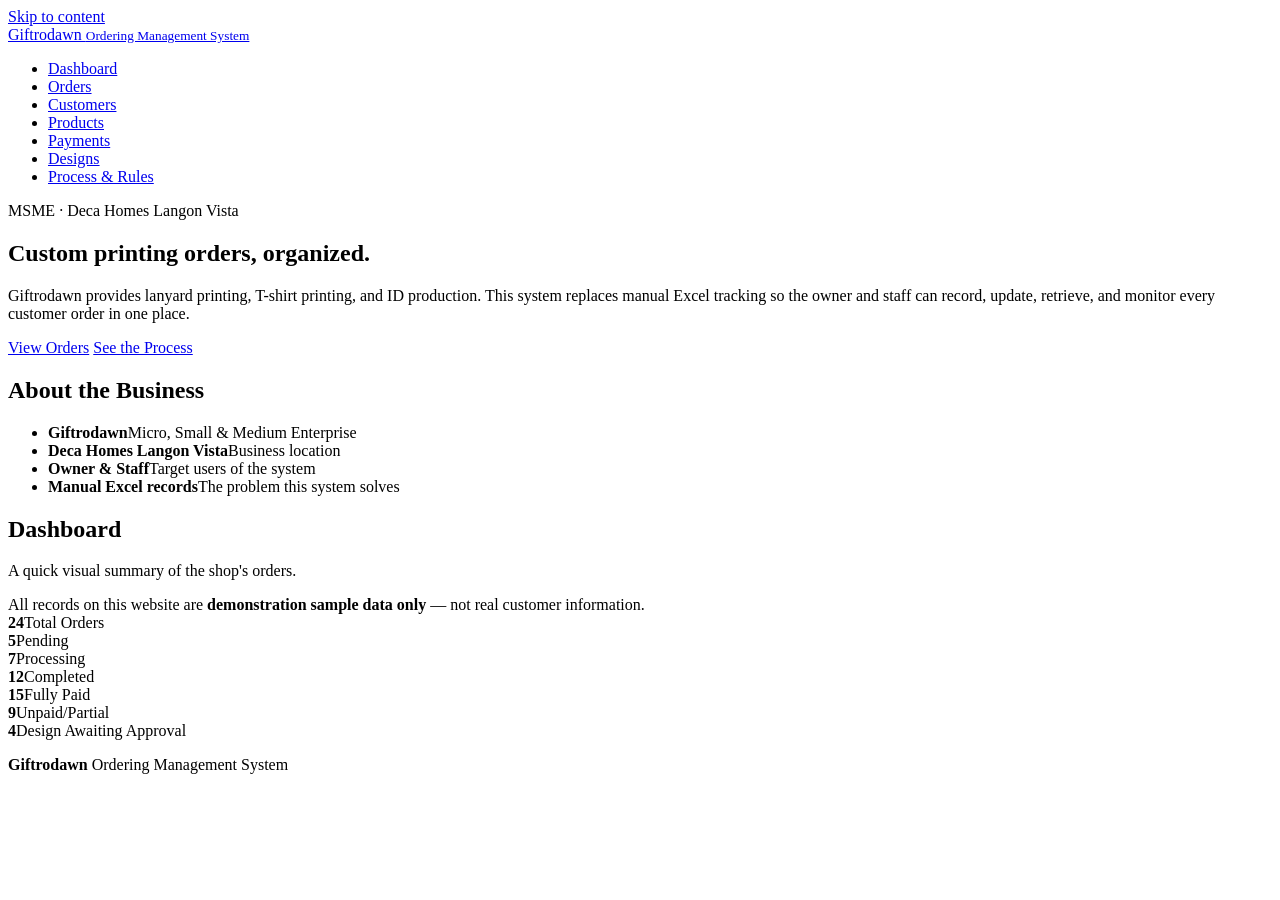
==== index.html @ a93da22d "Add order workflow and business rules Document the full order lifecycle in the process page, includi" ====
<!DOCTYPE html>
<html lang="en">
<head>
    <meta charset="UTF-8">
    <meta name="viewport" content="width=device-width, initial-scale=1.0">
    <title>Dashboard</title>

    <link rel="https://cdn.jsdelivr.net/npm/bootstrap@5.3.3/dist/css/bootstrap.min.css" rel="stylesheet">
    <link rel="https://cdn.jsdelivr.net/npm/bootstrap-icons@1.11.3/font/bootstrap-icons.min.css" rel="stylesheet">
    <link rel="stylesheet" href="styles.css">
</head>
<body>
    <a class="skip-link" href="#main">Skip to content</a>

    <header>
        <nav class="navbar site-navbar sticky-top">
            <div class="container">
                <a class="navbar-brand brand" href="index.html">
                    <span class="brand-mark"><i class="bi bi-printer-fill"></i></span>
                    <span class="brand-text">Giftrodawn <small>Ordering Management System</small></span>
                </a>
                    

                <ul class="navbar-nav flex-row flex-wrap">
                    <li class="nav-items"><a class="nav-link active" href="index.html" aria-current="page">Dashboard</a> </li>
                    <li class="nav-items"><a class="nav-link" href="orders.html">Orders</a></li>
                    <li class="nav-items"><a class="nav-link" href="customers.html">Customers</a></li>
                    <li class="nav-items"><a class="nav-link" href="products.html">Products</a></li>
                    <li class="nav-items"><a class="nav-link" href="payments.html">Payments</a></li>
                    <li class="nav-items"><a class="nav-link" href="desgins.html">Designs</a></li>
                    <li class="nav-items"><a class="nav-link" href="process.html">Process &amp; Rules</a></li>
                </ul>
            </div>
        </nav>
    </header>


    
    <section class="hero" id="top">
        <div class="container">
            <div class="hero-inner">
                <div class="hero-text">
                    <p class="eyebrow">MSME &middot; Deca Homes Langon Vista</p>
                    <h1 id="main-title">Custom printing orders, <span class="accent">organized.</span></h1>
                    <p class="hero-sub">Giftrodawn provides lanyard printing, T-shirt printing, and ID production. This system replaces manual Excel tracking so the owner and staff can record, update, retrieve, and monitor every customer order in one place.</p>
                    
                    <div class="hero-actions">
                        <a href="orders.html" class="btn btn-accent">View Orders</a>
                        <a href="process.html" class="btn btn-outline-soft">See the Process</a>
                    </div>
                </div>
                <aside class="hero-panel">
                    <h2 class="panel-title">About the Business</h2>
                    <ul class="fact-list">
                        <li><i class="bi bi-shop"></i><div><strong>Giftrodawn</strong><span>Micro, Small &amp; Medium Enterprise</span></div></li>
                        <li><i class="bi bi-geo-alt"></i><div><strong>Deca Homes Langon Vista</strong><span>Business location</span></div></li>
                        <li><i class="bi bi-people"></i><div><strong>Owner &amp; Staff</strong><span>Target users of the system</span></div></li>
                        <li><i class="bi bi-exclaimation-circle"></i><div><strong>Manual Excel records</strong><span>The problem this system solves</span></div></li>

                    </ul>
                </aside>
            </div>
        </div>
    </section>


    
    <main id="main">
        
        <section class="page-section" id="dashboard">
            <div class="container">
                <div class="section-heading">
                    <h2><i class="bi bi-speedometer2"></i> Dashboard</h2>
                    <p>A quick visual summary of the shop's orders.</p>
                </div>

                <div class="alert alert-sample" role="alert">
                    <i class="bi bi-info-circle-fill"></i>
                    All records on this website are <strong>demonstration sample data only</strong> &mdash; not real customer information.
                </div>


        
                <div class="stat-grid">
                    <article class="stat-card">
                        <span class="stat-icon tone-blue"><i class="bi bi-clipboard2-data"></i></span>
                        <div><strong class="stat-number">24</strong><span class="stat-label">Total Orders</span></div>
                    </article>
                    <article class="stat-card">
                        <span class="stat-icon tone-gray"><i class="bi bi-hourglass-split"></i></span>
                        <div><strong class="stat-number">5</strong><span class="stat-label">Pending</span></div>
                    </article>
                    <article class="stat-card">
                        <span class="stat-icon tone-amber"><i class="bi bi-gear-wide-connected"></i></span>
                        <div><strong class="stat-number">7</strong><span class="stat-label">Processing</span></div>
                    </article>
                    <article class="stat-card">
                        <span class="stat-icon tone-green"><i class="bi bi-check2-circle"></i></span>
                        <div><strong class="stat-number">12</strong><span class="stat-label">Completed</span></div>
                    </article>
                    <article class="stat-card">
                        <span class="stat-icon tone-green"><i class="bi bi-cash-coin"></i></span>
                        <div><strong class="stat-number">15</strong><span class="stat-label">Fully Paid</span></div>
                    </article>
                    <article class="stat-card">
                        <span class="stat-icon tone-red"><i class="bi bi-wallet2"></i></span>
                        <div><strong class="stat-number">9</strong><span class="stat-label">Unpaid/Partial</span></div>
                    </article>
                    <article class="stat-card">
                        <span class="stat-icon tone-purple"><i class="bi bi-palette2"></i></span>
                        <div><strong class="stat-number">4</strong><span class="stat-label">Design Awaiting Approval</span></div>
                    </article>
                </div>
            </div>
        </section>
    </main>

    <footer class="site-footer">
        <div class="container footer-inner">
            <p><i class="bi bi-printer-fill"></i> <strong>Giftrodawn</strong> Ordering Management System</p>
            <p class="footer-note"></p>
        </div>
    </footer>
</body>
</html>
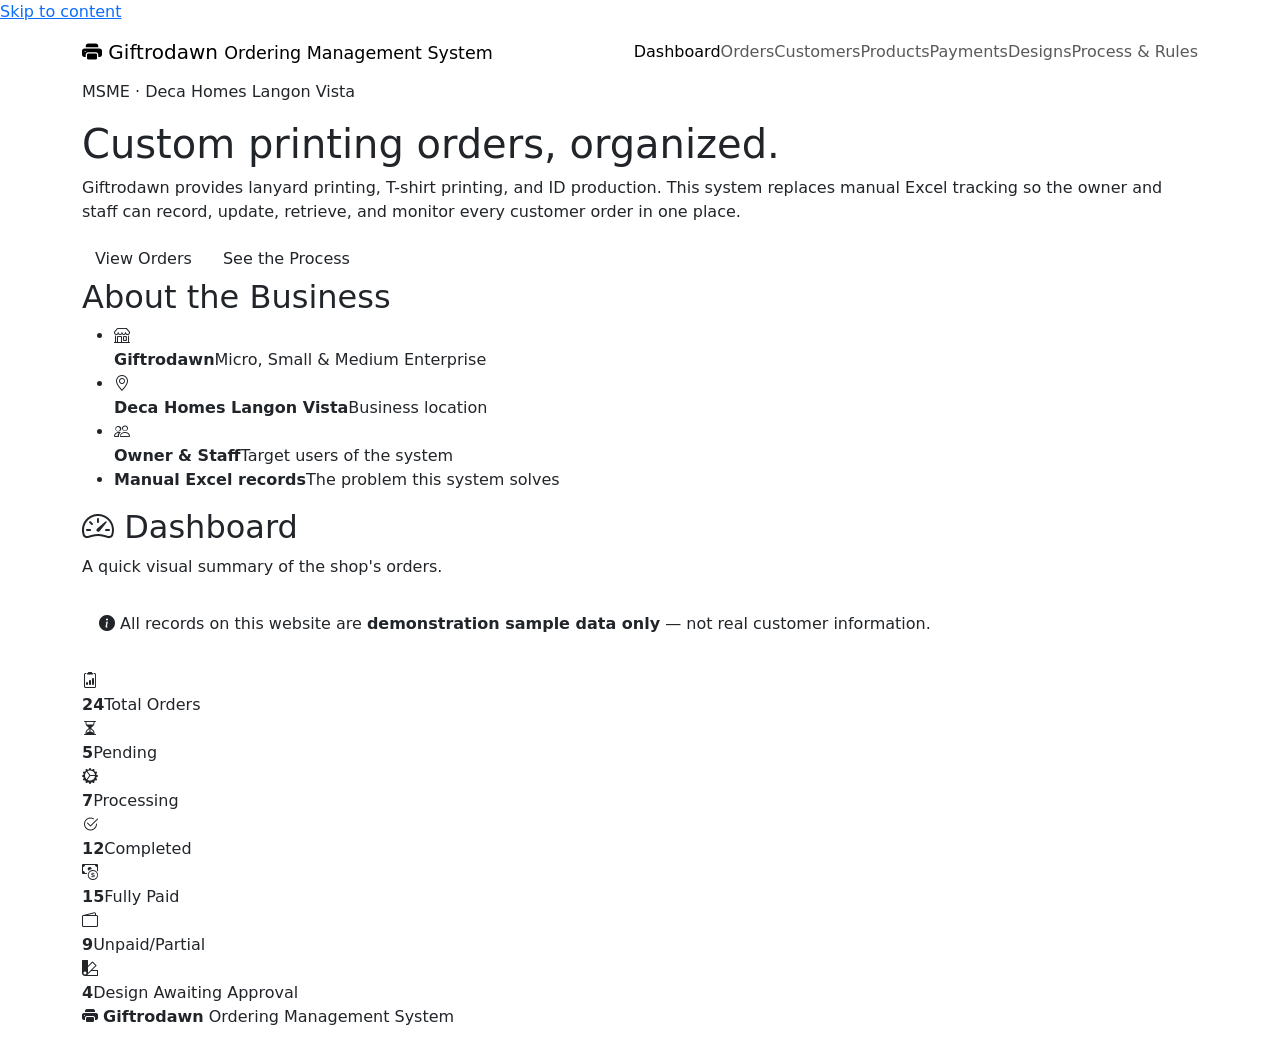
==== commit 6878f1db: "Fix Bootstrap links and rename designs page The site had a couple of broken Bootstrap asset links be" ====
--- a/index.html
+++ b/index.html
@@ -5,8 +5,8 @@
     <meta name="viewport" content="width=device-width, initial-scale=1.0">
     <title>Dashboard</title>
 
-    <link rel="https://cdn.jsdelivr.net/npm/bootstrap@5.3.3/dist/css/bootstrap.min.css" rel="stylesheet">
-    <link rel="https://cdn.jsdelivr.net/npm/bootstrap-icons@1.11.3/font/bootstrap-icons.min.css" rel="stylesheet">
+    <link href="https://cdn.jsdelivr.net/npm/bootstrap@5.3.3/dist/css/bootstrap.min.css" rel="stylesheet">
+    <link href="https://cdn.jsdelivr.net/npm/bootstrap-icons@1.11.3/font/bootstrap-icons.min.css" rel="stylesheet">
     <link rel="stylesheet" href="styles.css">
 </head>
 <body>
@@ -22,13 +22,13 @@
                     
 
                 <ul class="navbar-nav flex-row flex-wrap">
-                    <li class="nav-items"><a class="nav-link active" href="index.html" aria-current="page">Dashboard</a> </li>
-                    <li class="nav-items"><a class="nav-link" href="orders.html">Orders</a></li>
-                    <li class="nav-items"><a class="nav-link" href="customers.html">Customers</a></li>
-                    <li class="nav-items"><a class="nav-link" href="products.html">Products</a></li>
-                    <li class="nav-items"><a class="nav-link" href="payments.html">Payments</a></li>
-                    <li class="nav-items"><a class="nav-link" href="desgins.html">Designs</a></li>
-                    <li class="nav-items"><a class="nav-link" href="process.html">Process &amp; Rules</a></li>
+                    <li class="nav-item"><a class="nav-link active" href="index.html" aria-current="page">Dashboard</a> </li>
+                    <li class="nav-item"><a class="nav-link" href="orders.html">Orders</a></li>
+                    <li class="nav-item"><a class="nav-link" href="customers.html">Customers</a></li>
+                    <li class="nav-item"><a class="nav-link" href="products.html">Products</a></li>
+                    <li class="nav-item"><a class="nav-link" href="payments.html">Payments</a></li>
+                    <li class="nav-item"><a class="nav-link" href="designs.html">Designs</a></li>
+                    <li class="nav-item"><a class="nav-link" href="process.html">Process &amp; Rules</a></li>
                 </ul>
             </div>
         </nav>
@@ -66,7 +66,7 @@
 
     
     <main id="main">
-        
+
         <section class="page-section" id="dashboard">
             <div class="container">
                 <div class="section-heading">
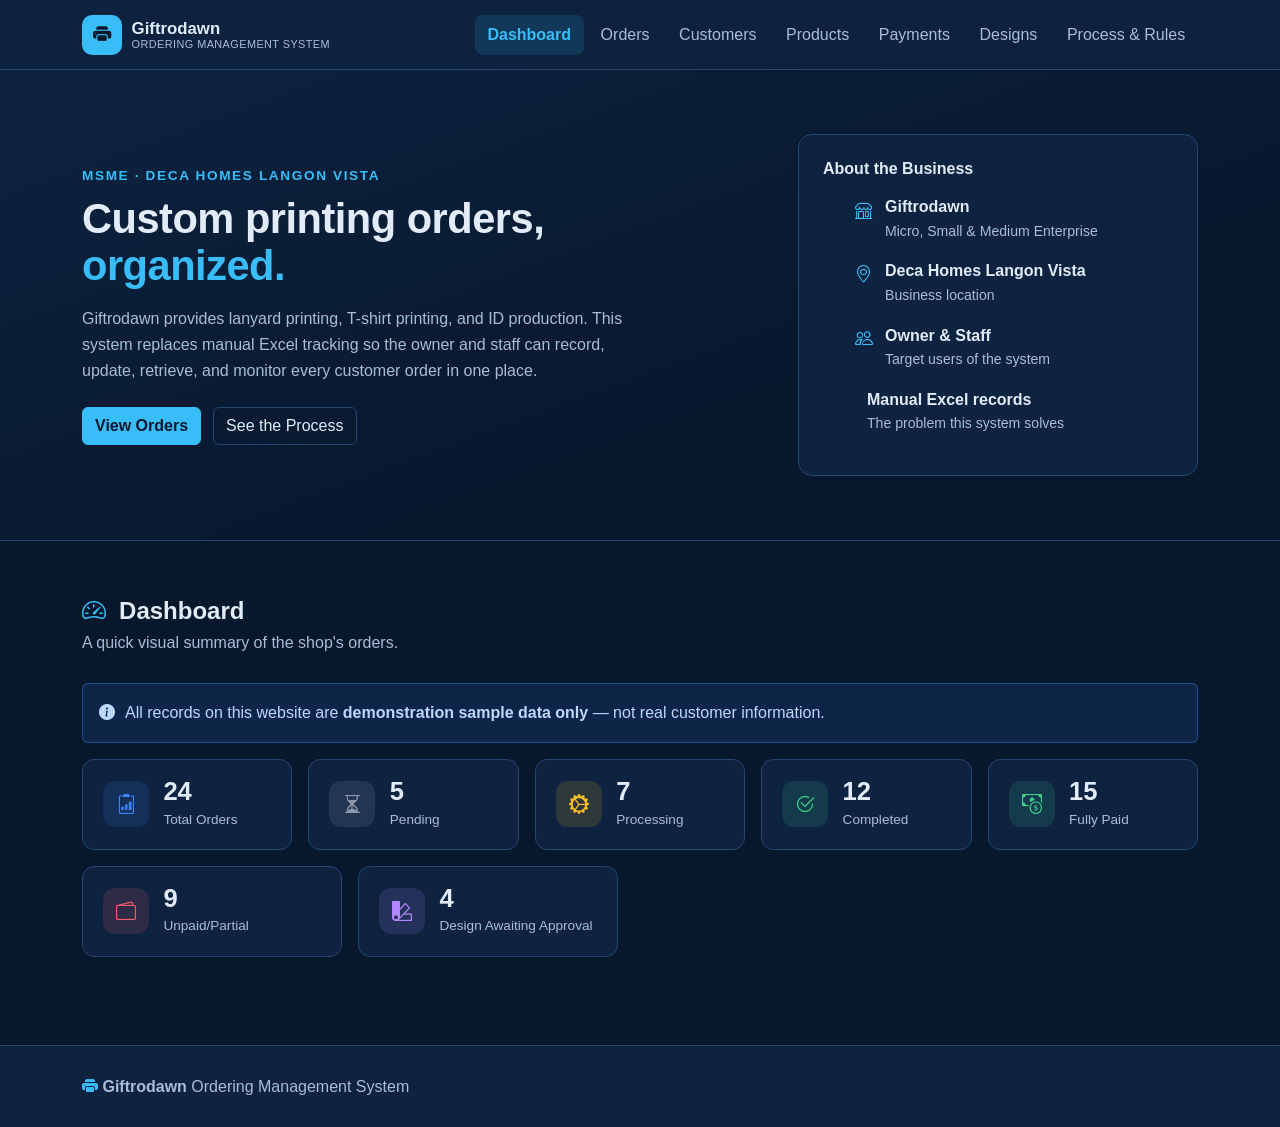
==== commit aaf5c086: "Refresh login experience This commit removes the skip link from the homepage and redesigns the sign-" ====
--- a/index.html
+++ b/index.html
@@ -10,8 +10,6 @@
     <link rel="stylesheet" href="styles.css">
 </head>
 <body>
-    <a class="skip-link" href="#main">Skip to content</a>
-
     <header>
         <nav class="navbar site-navbar sticky-top">
             <div class="container">
--- a/styles.css
+++ b/styles.css
@@ -0,0 +1,462 @@
+:root {
+
+
+    --bg-page: #07172c;
+    /* page background) */
+    --bg-surface: #0d2340;
+    /* cards, panels, tables */
+    --bg-surface-2: #122f55;
+    /* table headings, form fields, hover */
+    --border: #24466f;
+    --text: #e2ecf8;
+    /* main text */
+    --text-muted: #a9bdd4;
+    /* secondary text */
+
+
+    --accent: #38bdf8;
+    --accent-dark: #0ea5e9;
+
+
+    /* colors for statuses */
+    --st-green: #3ecf8e;
+    --st-amber: #fbbf24;
+    --st-red: #ef5b6b;
+    --st-blue: #3b82f6;
+    --st-gray: #8d96ab;
+    --st-purple: #b388ff;
+
+}
+
+* {
+    margin: 0;
+    padding: 0;
+    box-sizing:
+        border-box;
+}
+
+.container {
+    max-width:
+        1140px;
+}
+
+#main-title {
+    letter-spacing: -0.5px;
+}
+
+html {
+    scroll-behavior: smooth;
+}
+
+body {
+    background-color: var(--bg-page);
+    color: var(--text);
+    font-family: 'Segoe UI', Arial, sans-serif;
+    line-height: 1.6;
+}
+h1,h2,h3 {
+    font-weight: 700;
+    color: var(--text);
+}
+p {
+    color: var(--text-muted);
+}
+a {
+    text-decoration: none;
+}
+footer {
+    color: var(--text-muted);
+}
+
+/* Navigation bar */
+body { display: flex; flex-direction: column; min-height: 100vh; }
+main { flex: 1 0 auto; }
+
+.page-section { padding: 3.5rem 0; scroll-margin-top: 90px; }
+
+.site-navbar {
+  background-color: rgba(13, 35, 64, 0.95);
+  border-bottom: 1px solid var(--border);
+  padding: 0.6rem 0;
+}.brand { display: flex; align-items: center; gap: 0.6rem; color: var(--text) !important; }
+.brand-mark {
+  display: flex; align-items: center; justify-content: center;
+  width: 40px; height: 40px;
+  border-radius: 10px;
+  background-color: var(--accent);
+  color: #07172c;
+  font-size: 1.15rem;
+}
+
+.brand-text { display: flex; flex-direction: column; line-height: 1.15; font-weight: 800; font-size: 1.05rem; }
+.brand-text small {
+  font-size: 0.68rem; font-weight: 500; color: var(--text-muted);
+  letter-spacing: 0.04em; text-transform: uppercase;
+}
+
+.site-navbar .navbar-nav { gap: 0.25rem; }
+.site-navbar .nav-link {
+  color: var(--text-muted);
+  font-weight: 500;
+  padding: 0.45rem 0.8rem;
+  border-radius: 8px;
+}
+
+.site-navbar .nav-link:hover  { color: var(--accent); background-color: var(--bg-surface); }
+.site-navbar .nav-link.active { color: var(--accent); font-weight: 600; background-color: rgba(56, 189, 248, 0.14); }
+
+:focus-visible { outline: 2px solid var(--accent); outline-offset: 2px; }
+
+.skip-link {
+  position: absolute; left: 0.5rem; top: -3rem; z-index: 2000;
+  background: var(--accent); color: #111; padding: 0.5rem 1rem; border-radius: 8px;
+}
+.skip-link:focus { top: 0.5rem; }
+
+/* Buttons */
+.btn-accent {
+  background-color: var(--accent);
+  border-color: var(--accent);
+  color: #07172c;
+  font-weight: 600;
+}
+.btn-accent:hover, .btn-accent:focus {
+  background-color: var(--accent-dark);
+  border-color: var(--accent-dark);
+  color: #07172c;
+}
+.btn-outline-soft {
+  background-color: transparent;
+  border: 1px solid var(--border);
+  color: var(--text);
+  font-weight: 500;
+}
+.btn-outline-soft:hover {
+  background-color: var(--bg-surface-2);
+  border-color: var(--text-muted);
+  color: var(--text);
+}
+
+/*  Section headings and alert boxes*/
+.section-heading { margin-bottom: 1.75rem; }
+.section-heading h2 { font-size: 1.5rem; margin-bottom: 0.25rem; }
+.section-heading h2 i { color: var(--accent); margin-right: 0.4rem; }
+.section-heading p { margin-bottom: 0; }
+.section-heading.with-action {
+  display: flex; flex-wrap: wrap;
+  justify-content: space-between; align-items: center;
+  gap: 1rem;
+}
+
+.alert-sample {
+  background-color: rgba(59, 130, 246, 0.14);
+  border: 1px solid rgba(59, 130, 246, 0.45);
+  color: #bcd9ff;
+}
+.alert-rule {
+  background-color: rgba(251, 191, 36, 0.12);
+  border: 1px solid rgba(251, 191, 36, 0.45);
+  color: #ffd98f;
+}
+.alert-sample i, .alert-rule i { margin-right: 0.4rem; }
+
+/* Hero sa taas jabg dashbpard */
+.hero {
+  background: linear-gradient(160deg, #0d2340 0%, #07172c 70%);
+  border-bottom: 1px solid var(--border);
+  padding: 4rem 0;
+}
+.hero-inner { display: flex; flex-wrap: wrap; gap: 2.5rem; align-items: center; }
+.hero-text { flex: 1 1 420px; }
+
+.eyebrow {
+  color: var(--accent); font-weight: 600; font-size: 0.85rem;
+  letter-spacing: 0.12em; text-transform: uppercase; margin-bottom: 0.5rem;
+}
+
+.hero h1 { font-size: 2.6rem; font-weight: 800; line-height: 1.15; margin-bottom: 1rem; }
+.accent { color: var(--accent); }
+.hero-sub { color: var(--text-muted); max-width: 560px; }
+.hero-actions { display: flex; flex-wrap: wrap; gap: 0.75rem; margin-top: 1.5rem; }
+
+
+.hero-panel {
+  flex: 1 1 300px; max-width: 400px;
+  background-color: var(--bg-surface);
+  border: 1px solid var(--border);
+  border-radius: 14px;
+  padding: 1.5rem;
+}
+
+.panel-title { font-size: 1rem; margin-bottom: 1rem; }
+.fact-list { list-style: none; display: flex; flex-direction: column; gap: 1rem; }
+.fact-list li { display: flex; align-items: flex-start; gap: 0.75rem; }
+.fact-list i { color: var(--accent); font-size: 1.1rem; margin-top: 0.15rem; }
+.fact-list strong, .fact-list span { display: block; }
+.fact-list span { color: var(--text-muted); font-size: 0.88rem; }
+
+/* si mga cards boxes */
+.stat-grid { display: flex; flex-wrap: wrap; gap: 1rem; }
+.stat-card {
+  flex: 1 1 180px; max-width: 260px;
+  display: flex; align-items: center; gap: 0.9rem;
+  background-color: var(--bg-surface);
+  border: 1px solid var(--border);
+  border-radius: 12px;
+  padding: 1.1rem 1.25rem;
+}
+.stat-icon {
+  display: flex; align-items: center; justify-content: center;
+  width: 46px; height: 46px;
+  border-radius: 12px;
+  font-size: 1.25rem;
+  flex-shrink: 0;
+}
+.tone-blue   { color: var(--st-blue);   background-color: rgba(59, 130, 246, 0.14); }
+.tone-gray   { color: var(--st-gray);   background-color: rgba(141, 150, 171, 0.16); }
+.tone-amber  { color: var(--st-amber);  background-color: rgba(251, 191, 36, 0.14); }
+.tone-green  { color: var(--st-green);  background-color: rgba(62, 207, 142, 0.14); }
+.tone-red    { color: var(--st-red);    background-color: rgba(239, 91, 107, 0.14); }
+.tone-purple { color: var(--st-purple); background-color: rgba(179, 136, 255, 0.14); }
+.stat-number { display: block; font-size: 1.6rem; font-weight: 800; line-height: 1.1; }
+.stat-label  { color: var(--text-muted); font-size: 0.85rem; }
+
+/* mga tables n statuses pills */
+.table-shell {
+  background-color: var(--bg-surface);
+  border: 1px solid var(--border);
+  border-radius: 12px;
+  padding: 0.5rem;
+}
+.dark-table {
+  margin-bottom: 0;
+  --bs-table-bg: transparent;
+  --bs-table-border-color: var(--border);
+  --bs-table-color: var(--text);
+}
+.dark-table thead th {
+  background-color: var(--bg-surface-2);
+  color: var(--text-muted);
+  font-size: 0.78rem;
+  letter-spacing: 0.06em;
+  text-transform: uppercase;
+  border-bottom: 1px solid var(--border);
+  white-space: nowrap;
+}
+.dark-table tbody td { border-color: var(--border); font-size: 0.92rem; }
+.dark-table tbody tr:hover > * { background-color: var(--bg-surface-2); }
+
+.mono { font-family: 'Courier New', monospace; font-size: 0.85rem; color: var(--text-muted); }
+
+.status-pill {
+  display: inline-block;
+  padding: 0.28rem 0.7rem;
+  border-radius: 999px;
+  font-size: 0.75rem;
+  font-weight: 600;
+  white-space: nowrap;
+}
+.st-paid, .st-done, .st-approved { color: var(--st-green); background-color: rgba(62, 207, 142, 0.14); }
+.st-partial, .st-pending         { color: var(--st-amber); background-color: rgba(251, 191, 36, 0.14); }
+.st-unpaid, .st-rejected         { color: var(--st-red);   background-color: rgba(239, 91, 107, 0.14); }
+.st-progress                     { color: var(--st-blue);  background-color: rgba(59, 130, 246, 0.14); }
+
+/* products cards */
+.product-grid { display: flex; flex-wrap: wrap; gap: 1.25rem; }
+.product-card {
+  flex: 1 1 260px;
+  display: flex; flex-direction: column; gap: 0.6rem;
+  background-color: var(--bg-surface);
+  border: 1px solid var(--border);
+  border-radius: 14px;
+  padding: 1.6rem;
+}
+.product-icon {
+  display: flex; align-items: center; justify-content: center;
+  width: 52px; height: 52px;
+  border-radius: 12px;
+  background-color: rgba(56, 189, 248, 0.14);
+  color: var(--accent);
+  font-size: 1.5rem;
+}
+.product-card h3 { font-size: 1.15rem; }
+.product-card p  { font-size: 0.92rem; flex-grow: 1; }
+.product-tag {
+  font-size: 0.78rem; color: var(--text-muted);
+  border-top: 1px solid var(--border);
+  padding-top: 0.75rem;
+}
+
+/* workflows */
+.workflow-steps { display: flex; flex-wrap: wrap; align-items: stretch; gap: 0.75rem; }
+.workflow-step {
+  flex: 1 1 160px;
+  position: relative;
+  background-color: var(--bg-surface);
+  border: 1px solid var(--border);
+  border-radius: 12px;
+  padding: 1.5rem 1.1rem 1.1rem;
+  text-align: center;
+}
+.workflow-step > i { display: block; font-size: 1.6rem; color: var(--accent); margin-bottom: 0.5rem; }
+.workflow-step h3 { font-size: 0.98rem; margin-bottom: 0.4rem; }
+.workflow-step p  { font-size: 0.82rem; margin-bottom: 0; }
+
+.step-number {
+  position: absolute; top: -12px; left: 50%; transform: translateX(-50%);
+  width: 26px; height: 26px;
+  border-radius: 50%;
+  background-color: var(--accent);
+  color: #07172c;
+  font-size: 0.8rem; font-weight: 700; line-height: 26px;
+}
+.workflow-arrow { display: flex; align-items: center; color: var(--accent); font-size: 1.2rem; }
+
+/* business rukes cards */
+
+.rules-grid { display: flex; flex-wrap: wrap; gap: 1.25rem; }
+.rule-card {
+  flex: 1 1 280px;
+  background-color: var(--bg-surface);
+  border: 1px solid var(--border);
+  border-radius: 14px;
+  padding: 1.5rem;
+}
+.rule-card h3 { font-size: 1.05rem; margin-bottom: 1rem; }
+.rule-card h3 i { color: var(--accent); margin-right: 0.4rem; }
+
+.rule-list .list-group-item {
+  background-color: transparent;
+  color: var(--text-muted);
+  border-color: var(--border);
+  padding-left: 0;
+  padding-right: 0;
+  font-size: 0.92rem;
+}
+.rule-list .list-group-item strong { color: var(--text); }
+
+
+.order-form-panel {
+  background-color: var(--bg-surface);
+  border: 1px solid var(--border);
+  border-radius: 14px;
+  padding: 1.5rem;
+}
+.order-form-panel .form-label { color: var(--text); }
+.order-form-panel .form-control,.order-form-panel .form-select {
+  background-color: var(--bg-surface-2);
+  border-color: var(--border);
+  color: var(--text);
+}
+.order-form-panel .form-control:focus,
+.order-form-panel .form-select:focus {
+  border-color: var(--accent);
+  box-shadow: 0 0 0 0.2rem rgba(56, 189, 248, 0.25);
+}
+.order-form-panel .form-control::placeholder { color: var(--text-muted); }
+.order-form-panel .btn:disabled { opacity: 0.6; cursor: not-allowed; }
+.form-note { font-size: 0.85rem; }
+
+/* footer */
+.site-footer {
+  border-top: 1px solid var(--border);
+  background-color: var(--bg-surface);
+  padding: 1.75rem 0;
+  margin-top: 2rem;
+}
+.footer-inner { display: flex; flex-wrap: wrap; justify-content: space-between; gap: 0.5rem; }
+.footer-inner p { margin-bottom: 0; }
+.footer-inner i { color: var(--accent); }
+.footer-note { font-size: 0.85rem; }
+
+/* para sa ibang devices responsive design*/
+
+/* Tablets and below */
+@media (max-width: 991px) {
+  .hero h1 { font-size: 2.1rem; }
+  .workflow-steps { flex-direction: column; }
+  .workflow-arrow { justify-content: center; transform: rotate(90deg); }
+  .page-section { padding: 2rem 0; }
+}
+
+/* Phones */
+@media (max-width: 767px) {
+  .brand-text small { display: none; }
+  .hero-actions .btn, .section-heading .btn { width: 100%; padding: 0.7rem; }
+.section-heading.with-action { flex-direction: column; align-items: stretch; }
+
+  /* Tables turn into cards: no sideways scrolling */
+  .table-shell { border: 0; background: none; overflow: visible; }
+  .stack-table thead { display: none; }
+  .stack-table, .stack-table tbody, .stack-table tr, .stack-table td { display: block; width: 100%; }
+  .stack-table tr {
+    background-color: var(--bg-surface);
+    border: 1px solid var(--border);
+    border-radius: 12px;
+    margin-bottom: 0.75rem;
+    padding: 0.4rem 0.9rem;
+  }
+  .stack-table td {
+    display: flex; justify-content: space-between; align-items: center; gap: 1rem;
+    padding: 0.45rem 0; border: 0; text-align: right;
+    background: transparent !important; box-shadow: none;
+  }
+  .stack-table td::before {
+    content: attr(data-label);
+    color: var(--text-muted); font-size: 0.78rem; text-align: left;
+  }
+}
+
+/* Small phones */
+@media (max-width: 575px) {
+  .hero { padding: 2.5rem 0; }
+  .hero h1 { font-size: 1.8rem; }
+  .stat-card { flex-basis: 100%; max-width: none; }
+  .step-number { left: 20px; transform: none; }
+}
+@media (prefers-reduced-motion: reduce) {
+  * { scroll-behavior: auto !important; }
+}
+
+
+/* login page */
+.login-main {
+    display: flex;
+    align-items: center;
+    justify-content: center;
+    padding: 2rem 1rem;
+  }
+.login-card {
+    width: 100%;
+    max-width: 420px;
+    background-color: var(--bg-surface);
+    border: 1px solid var(--border);
+    border-radius: 14px;
+    padding: 2rem;
+  }
+
+.login-brand {
+    display: flex;
+    flex-direction: column;
+    align-items: center;
+    gap: 0.6rem;
+    text-align: center;
+    margin-bottom: 1.5rem;
+  }
+.login-brand .brand-mark { width: 52px; height: 52px; font-size: 1.5rem; }
+.login-brand h1 { font-size: 1.4rem; margin-bottom: 0; }
+.login-brand p { margin-bottom: 0; }
+
+.login-card .form-label { color: var(--text); }
+.login-card .form-control {
+  background-color: var(--bg-surface-2);
+  border-color: var(--border);
+  color: var(--text);
+}
+
+.login-card .form-control:focus {
+  border-color: var(--accent);
+  box-shadow: 0 0 0 0.2rem rgba(56, 189, 248, 0.25);
+}
+.login-card .form-control::placeholder { color: var(--text-muted); }
+.login-note { font-size: 0.85rem; text-align: center; margin: 1rem 0 0; }
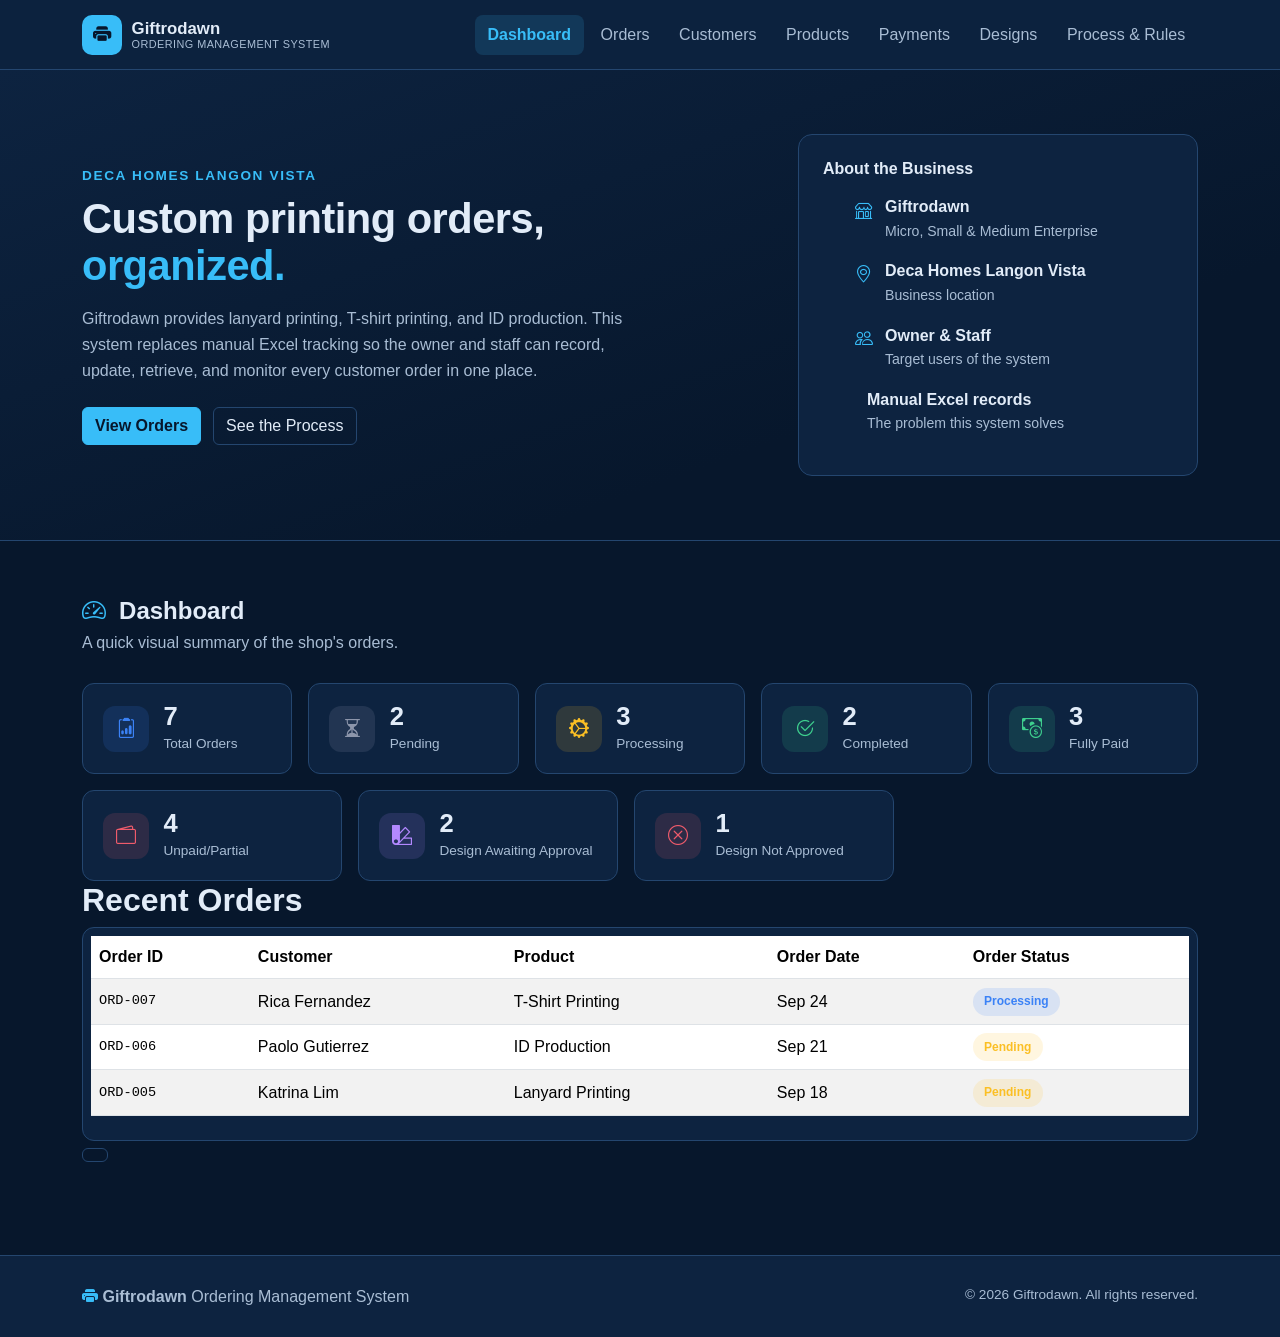
==== commit ee0b1f5c: "Update index.html" ====
--- a/index.html
+++ b/index.html
@@ -1,5 +1,6 @@
 <!DOCTYPE html>
 <html lang="en">
+
 <head>
     <meta charset="UTF-8">
     <meta name="viewport" content="width=device-width, initial-scale=1.0">
@@ -9,7 +10,9 @@
     <link href="https://cdn.jsdelivr.net/npm/bootstrap-icons@1.11.3/font/bootstrap-icons.min.css" rel="stylesheet">
     <link rel="stylesheet" href="styles.css">
 </head>
+
 <body>
+
     <header>
         <nav class="navbar site-navbar sticky-top">
             <div class="container">
@@ -17,10 +20,11 @@
                     <span class="brand-mark"><i class="bi bi-printer-fill"></i></span>
                     <span class="brand-text">Giftrodawn <small>Ordering Management System</small></span>
                 </a>
-                    
+
 
                 <ul class="navbar-nav flex-row flex-wrap">
-                    <li class="nav-item"><a class="nav-link active" href="index.html" aria-current="page">Dashboard</a> </li>
+                    <li class="nav-item"><a class="nav-link active" href="index.html" aria-current="page">Dashboard</a>
+                    </li>
                     <li class="nav-item"><a class="nav-link" href="orders.html">Orders</a></li>
                     <li class="nav-item"><a class="nav-link" href="customers.html">Customers</a></li>
                     <li class="nav-item"><a class="nav-link" href="products.html">Products</a></li>
@@ -33,15 +37,17 @@
     </header>
 
 
-    
+
     <section class="hero" id="top">
         <div class="container">
             <div class="hero-inner">
                 <div class="hero-text">
-                    <p class="eyebrow">MSME &middot; Deca Homes Langon Vista</p>
+                    <p class="eyebrow">Deca Homes Langon Vista</p>
                     <h1 id="main-title">Custom printing orders, <span class="accent">organized.</span></h1>
-                    <p class="hero-sub">Giftrodawn provides lanyard printing, T-shirt printing, and ID production. This system replaces manual Excel tracking so the owner and staff can record, update, retrieve, and monitor every customer order in one place.</p>
-                    
+                    <p class="hero-sub">Giftrodawn provides lanyard printing, T-shirt printing, and ID production. This
+                        system replaces manual Excel tracking so the owner and staff can record, update, retrieve, and
+                        monitor every customer order in one place.</p>
+
                     <div class="hero-actions">
                         <a href="orders.html" class="btn btn-accent">View Orders</a>
                         <a href="process.html" class="btn btn-outline-soft">See the Process</a>
@@ -50,10 +56,18 @@
                 <aside class="hero-panel">
                     <h2 class="panel-title">About the Business</h2>
                     <ul class="fact-list">
-                        <li><i class="bi bi-shop"></i><div><strong>Giftrodawn</strong><span>Micro, Small &amp; Medium Enterprise</span></div></li>
-                        <li><i class="bi bi-geo-alt"></i><div><strong>Deca Homes Langon Vista</strong><span>Business location</span></div></li>
-                        <li><i class="bi bi-people"></i><div><strong>Owner &amp; Staff</strong><span>Target users of the system</span></div></li>
-                        <li><i class="bi bi-exclaimation-circle"></i><div><strong>Manual Excel records</strong><span>The problem this system solves</span></div></li>
+                        <li><i class="bi bi-shop"></i>
+                            <div><strong>Giftrodawn</strong><span>Micro, Small &amp; Medium Enterprise</span></div>
+                        </li>
+                        <li><i class="bi bi-geo-alt"></i>
+                            <div><strong>Deca Homes Langon Vista</strong><span>Business location</span></div>
+                        </li>
+                        <li><i class="bi bi-people"></i>
+                            <div><strong>Owner &amp; Staff</strong><span>Target users of the system</span></div>
+                        </li>
+                        <li><i class="bi bi-exclaimation-circle"></i>
+                            <div><strong>Manual Excel records</strong><span>The problem this system solves</span></div>
+                        </li>
 
                     </ul>
                 </aside>
@@ -62,9 +76,10 @@
     </section>
 
 
-    
+
     <main id="main">
 
+        <!-- dashboard -->
         <section class="page-section" id="dashboard">
             <div class="container">
                 <div class="section-heading">
@@ -72,43 +87,89 @@
                     <p>A quick visual summary of the shop's orders.</p>
                 </div>
 
-                <div class="alert alert-sample" role="alert">
-                    <i class="bi bi-info-circle-fill"></i>
-                    All records on this website are <strong>demonstration sample data only</strong> &mdash; not real customer information.
-                </div>
 
-
-        
                 <div class="stat-grid">
                     <article class="stat-card">
                         <span class="stat-icon tone-blue"><i class="bi bi-clipboard2-data"></i></span>
-                        <div><strong class="stat-number">24</strong><span class="stat-label">Total Orders</span></div>
+                        <div><strong class="stat-number">7</strong><span class="stat-label">Total Orders</span></div>
                     </article>
                     <article class="stat-card">
                         <span class="stat-icon tone-gray"><i class="bi bi-hourglass-split"></i></span>
-                        <div><strong class="stat-number">5</strong><span class="stat-label">Pending</span></div>
+                        <div><strong class="stat-number">2</strong><span class="stat-label">Pending</span></div>
                     </article>
                     <article class="stat-card">
                         <span class="stat-icon tone-amber"><i class="bi bi-gear-wide-connected"></i></span>
-                        <div><strong class="stat-number">7</strong><span class="stat-label">Processing</span></div>
+                        <div><strong class="stat-number">3</strong><span class="stat-label">Processing</span></div>
                     </article>
                     <article class="stat-card">
                         <span class="stat-icon tone-green"><i class="bi bi-check2-circle"></i></span>
-                        <div><strong class="stat-number">12</strong><span class="stat-label">Completed</span></div>
+                        <div><strong class="stat-number">2</strong><span class="stat-label">Completed</span></div>
                     </article>
                     <article class="stat-card">
                         <span class="stat-icon tone-green"><i class="bi bi-cash-coin"></i></span>
-                        <div><strong class="stat-number">15</strong><span class="stat-label">Fully Paid</span></div>
+                        <div><strong class="stat-number">3</strong><span class="stat-label">Fully Paid</span></div>
                     </article>
                     <article class="stat-card">
                         <span class="stat-icon tone-red"><i class="bi bi-wallet2"></i></span>
-                        <div><strong class="stat-number">9</strong><span class="stat-label">Unpaid/Partial</span></div>
+                        <div><strong class="stat-number">4</strong><span class="stat-label">Unpaid/Partial</span></div>
                     </article>
                     <article class="stat-card">
                         <span class="stat-icon tone-purple"><i class="bi bi-palette2"></i></span>
-                        <div><strong class="stat-number">4</strong><span class="stat-label">Design Awaiting Approval</span></div>
+                        <div><strong class="stat-number">2</strong><span class="stat-label">Design Awaiting
+                                Approval</span></div>
+                    </article>
+                    <article class="stat-card">
+                        <span class="stat-icon tone-red"><i class="bi bi-x-circle"></i></span>
+                        <div><strong class="stat-number">1</strong><span class="stat-label">Design Not Approved</span>
+                        </div>
                     </article>
                 </div>
+
+                <div class="recent-orders">
+                    <h2>Recent Orders</h2>
+                    <div class="table-responsive table-shell">
+
+                        <table class="table table-striped table-hover data-table align-middle stack-table">
+                            <thead>
+                                <tr>
+                                    <th>Order ID</th>
+                                    <th>Customer</th>
+                                    <th>Product</th>
+                                    <th>Order Date</th>
+                                    <th>Order Status</th>
+                                </tr>
+                            </thead>
+                            <tbody>
+                                <tr>
+                                    <td data-label="Order ID" class="mono">ORD-007</td>
+                                    <td data-label="Customer">Rica Fernandez</td>
+                                    <td data-label="Product">T-Shirt Printing</td>
+                                    <td data-label="Order Date">Sep 24</td>
+                                    <td data-label="Order Status"><span class="status-pill st-progress">Processing</span></td>
+                                </tr>
+
+                                <tr>
+                                    <td data-label="Order ID" class="mono">ORD-006</td>
+                                    <td data-label="Customer">Paolo Gutierrez</td>
+                                    <td data-label="Product">ID Production</td>
+                                    <td data-label="Order Date">Sep 21</td>
+                                    <td data-label="Order Status"><span class="status-pill st-pending">Pending</span>
+                                    </td>
+                                </tr>
+                                <tr>
+                                    <td data-label="Order ID" class="mono">ORD-005</td>
+                                    <td data-label="Customer">Katrina Lim</td>
+                                    <td data-label="Product">Lanyard Printing</td>
+                                    <td data-label="Order Date">Sep 18</td>
+                                    <td data-label="Order Status"><span class="status-pill st-pending">Pending</span>
+                                    </td>
+                                </tr>
+                            </tbody>
+                        </table>
+                    </div>
+                    <a class="btn btn-outline-soft" href="orders.html"View all orders></a>
+                </div>
+
             </div>
         </section>
     </main>
@@ -116,8 +177,9 @@
     <footer class="site-footer">
         <div class="container footer-inner">
             <p><i class="bi bi-printer-fill"></i> <strong>Giftrodawn</strong> Ordering Management System</p>
-            <p class="footer-note"></p>
+            <p class="footer-note">&copy; 2026 Giftrodawn. All rights reserved.</p>
         </div>
     </footer>
 </body>
+
 </html>
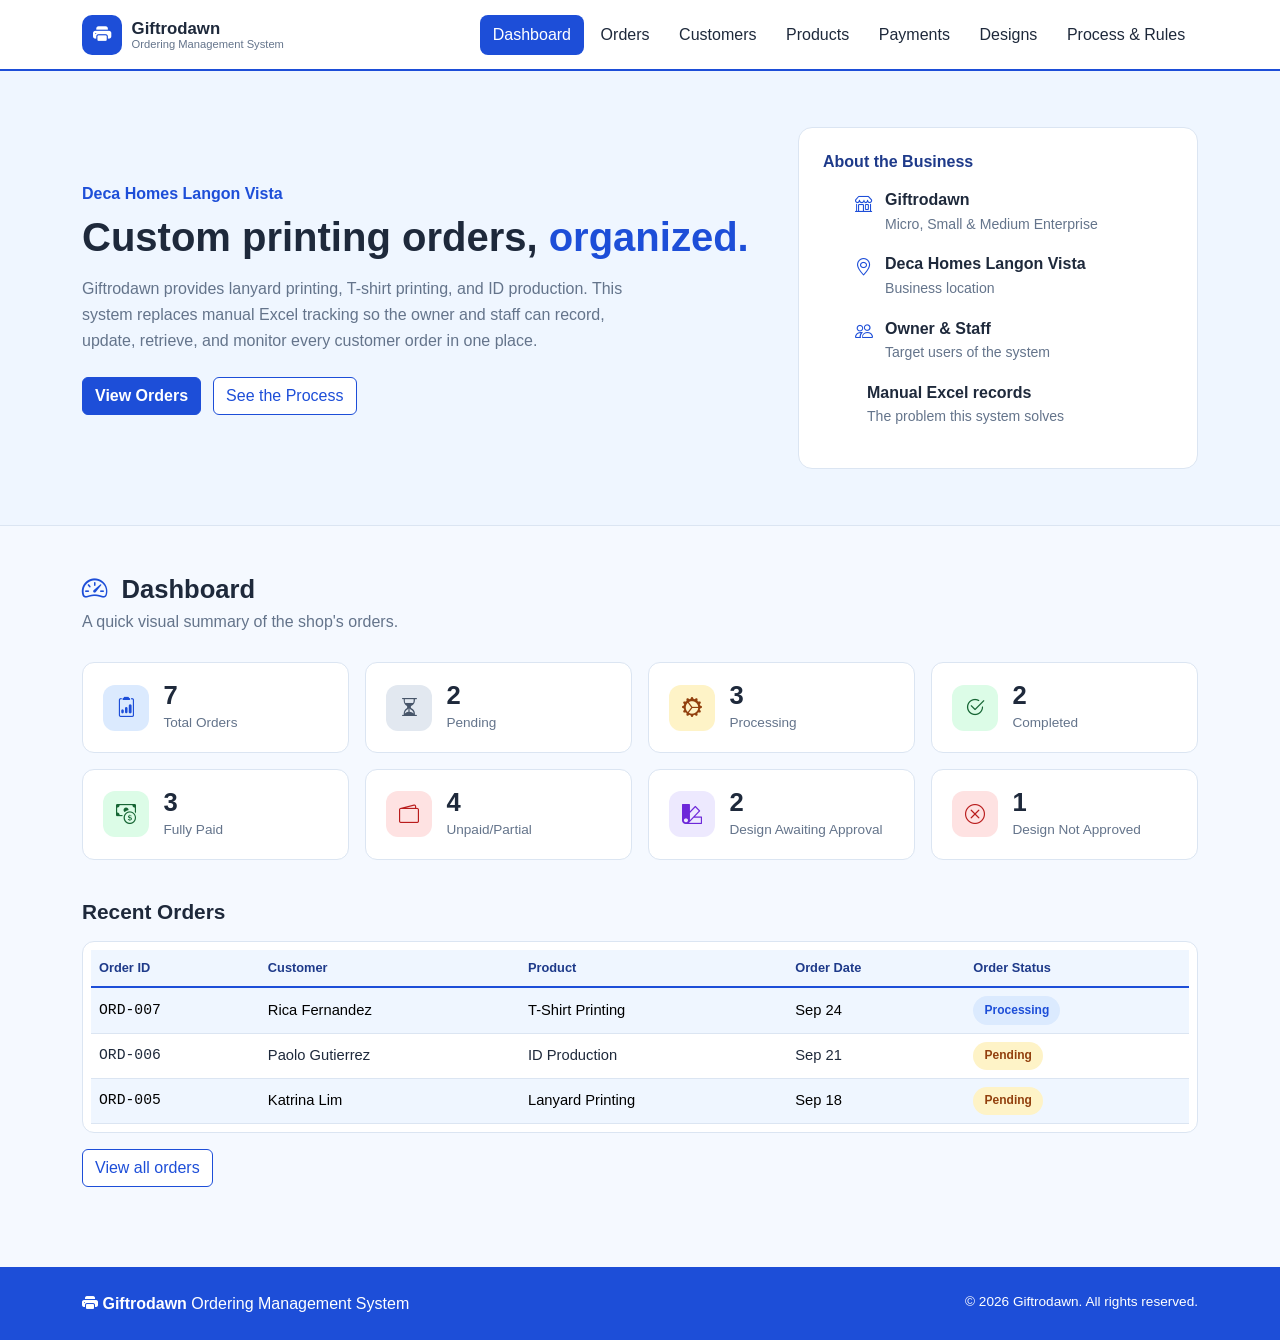
==== commit 6f7ffe3e: "DEBUG" ====
--- a/index.html
+++ b/index.html
@@ -82,12 +82,19 @@
         <!-- dashboard -->
         <section class="page-section" id="dashboard">
             <div class="container">
+
+
+                
+                
                 <div class="section-heading">
                     <h2><i class="bi bi-speedometer2"></i> Dashboard</h2>
                     <p>A quick visual summary of the shop's orders.</p>
                 </div>
 
 
+                
+                
+                
                 <div class="stat-grid">
                     <article class="stat-card">
                         <span class="stat-icon tone-blue"><i class="bi bi-clipboard2-data"></i></span>
@@ -124,6 +131,10 @@
                         </div>
                     </article>
                 </div>
+
+
+
+
 
                 <div class="recent-orders">
                     <h2>Recent Orders</h2>
@@ -167,7 +178,7 @@
                             </tbody>
                         </table>
                     </div>
-                    <a class="btn btn-outline-soft" href="orders.html"View all orders></a>
+                    <a class="btn btn-outline-soft" href="orders.html">View all orders</a>
                 </div>
 
             </div>
--- a/styles.css
+++ b/styles.css
@@ -1,252 +1,251 @@
+
+
 :root {
-
-
-    --bg-page: #07172c;
-    /* page background) */
-    --bg-surface: #0d2340;
-    /* cards, panels, tables */
-    --bg-surface-2: #122f55;
-    /* table headings, form fields, hover */
-    --border: #24466f;
-    --text: #e2ecf8;
-    /* main text */
-    --text-muted: #a9bdd4;
-    /* secondary text */
-
-
-    --accent: #38bdf8;
-    --accent-dark: #0ea5e9;
-
-
-    /* colors for statuses */
-    --st-green: #3ecf8e;
-    --st-amber: #fbbf24;
-    --st-red: #ef5b6b;
-    --st-blue: #3b82f6;
-    --st-gray: #8d96ab;
-    --st-purple: #b388ff;
-
-}
-
-* {
-    margin: 0;
-    padding: 0;
-    box-sizing:
-        border-box;
-}
-
-.container {
-    max-width:
-        1140px;
-}
-
-#main-title {
-    letter-spacing: -0.5px;
-}
-
-html {
-    scroll-behavior: smooth;
-}
+  --bg-page: #f5f9ff;       /* page background */
+  --bg-surface: #ffffff;    /* cards and panels */
+  --bg-pale: #eff6ff;       /* pale-blue sections, table headings, striped rows */
+  --primary: #1d4ed8;       /* main blue */
+  --primary-dark: #1e3a8a;  /* darker blue for small headings */
+  --accent: #3b82f6;        /* lighter blue for focus rings */
+  --border: #dbe5f2;
+  --text: #1e293b;
+  --text-muted: #64748b;
+
+  --ok-text: #166534;     
+  --ok-bg: #dcfce7;
+  --warn-text: #92400e;   
+  --warn-bg: #fef3c7;
+  --bad-text: #b91c1c;    
+  --bad-bg: #fee2e2;
+  --info-text: #1d4ed8;   
+  --info-bg: #dbeafe;
+  --gray-text: #475569;   
+  --gray-bg: #e2e8f0;
+  --purple-text: #6d28d9; 
+  --purple-bg: #ede9fe;
+}
+
+
+* { margin: 0; padding: 0; box-sizing: border-box; }   
+
+html { scroll-behavior: smooth; }
 
 body {
-    background-color: var(--bg-page);
-    color: var(--text);
-    font-family: 'Segoe UI', Arial, sans-serif;
-    line-height: 1.6;
-}
-h1,h2,h3 {
-    font-weight: 700;
-    color: var(--text);
-}
-p {
-    color: var(--text-muted);
-}
-a {
-    text-decoration: none;
-}
-footer {
-    color: var(--text-muted);
-}
-
-/* Navigation bar */
-body { display: flex; flex-direction: column; min-height: 100vh; }
+  display: flex; flex-direction: column; min-height: 100vh;
+  background-color: var(--bg-page);
+  color: var(--text);
+  font-family: 'Segoe UI', Arial, sans-serif;
+  line-height: 1.6;
+}
+
 main { flex: 1 0 auto; }
 
-.page-section { padding: 3.5rem 0; scroll-margin-top: 90px; }
-
+h1, h2, h3 { font-weight: 700; color: var(--text); }
+p { color: var(--text-muted); }
+a { color: var(--primary); text-decoration: none; }
+
+.page-section { padding: 3rem 0; scroll-margin-top: 90px; }
+
+
+:focus-visible { outline: 3px solid var(--accent); outline-offset: 2px; }
+
+/* nav */
 .site-navbar {
-  background-color: rgba(13, 35, 64, 0.95);
-  border-bottom: 1px solid var(--border);
+  background-color: var(--bg-surface);
+  border-bottom: 2px solid var(--primary);
   padding: 0.6rem 0;
-}.brand { display: flex; align-items: center; gap: 0.6rem; color: var(--text) !important; }
+}
+.brand { 
+  display: flex;
+  align-items: center; 
+  gap: 0.6rem; 
+  color: var(--text) !important; 
+}
 .brand-mark {
   display: flex; align-items: center; justify-content: center;
-  width: 40px; height: 40px;
-  border-radius: 10px;
-  background-color: var(--accent);
-  color: #07172c;
-  font-size: 1.15rem;
-}
-
-.brand-text { display: flex; flex-direction: column; line-height: 1.15; font-weight: 800; font-size: 1.05rem; }
-.brand-text small {
-  font-size: 0.68rem; font-weight: 500; color: var(--text-muted);
-  letter-spacing: 0.04em; text-transform: uppercase;
+  width: 40px; height: 40px; border-radius: 10px;
+  background-color: var(--primary); color: #fff; font-size: 1.15rem;
+}
+.brand-text { 
+  display: flex; 
+  flex-direction: column;
+  line-height: 1.15; 
+  font-weight: 800; 
+  font-size: 1.05rem; 
+}
+.brand-text small { 
+  font-size: 0.7rem; 
+  font-weight: 500; 
+  color: var(--text-muted); 
 }
 
 .site-navbar .navbar-nav { gap: 0.25rem; }
 .site-navbar .nav-link {
-  color: var(--text-muted);
-  font-weight: 500;
-  padding: 0.45rem 0.8rem;
-  border-radius: 8px;
-}
-
-.site-navbar .nav-link:hover  { color: var(--accent); background-color: var(--bg-surface); }
-.site-navbar .nav-link.active { color: var(--accent); font-weight: 600; background-color: rgba(56, 189, 248, 0.14); }
-
-:focus-visible { outline: 2px solid var(--accent); outline-offset: 2px; }
-
-.skip-link {
-  position: absolute; left: 0.5rem; top: -3rem; z-index: 2000;
-  background: var(--accent); color: #111; padding: 0.5rem 1rem; border-radius: 8px;
-}
-.skip-link:focus { top: 0.5rem; }
-
-/* Buttons */
-.btn-accent {
-  background-color: var(--accent);
-  border-color: var(--accent);
-  color: #07172c;
-  font-weight: 600;
-}
-.btn-accent:hover, .btn-accent:focus {
-  background-color: var(--accent-dark);
-  border-color: var(--accent-dark);
-  color: #07172c;
-}
-.btn-outline-soft {
-  background-color: transparent;
-  border: 1px solid var(--border);
-  color: var(--text);
-  font-weight: 500;
-}
-.btn-outline-soft:hover {
-  background-color: var(--bg-surface-2);
-  border-color: var(--text-muted);
-  color: var(--text);
-}
-
-/*  Section headings and alert boxes*/
+  color: var(--text); font-weight: 500;
+  padding: 0.45rem 0.8rem; border-radius: 8px;
+}
+.site-navbar .nav-link:hover,
+.site-navbar .nav-link:focus { 
+  color: var(--primary);
+  background-color: var(--bg-pale); 
+}
+.site-navbar .nav-link.active { color: #fff; 
+  background-color: var(--primary); 
+}
+
+/*btns */
+.btn-accent { background-color: var(--primary); 
+  border-color: var(--primary); 
+  color: #fff; 
+  font-weight: 600; 
+}
+.btn-accent:hover, .btn-accent:focus { 
+  background-color: var(--primary-dark); 
+  border-color: var(--primary-dark); 
+  color: #fff; 
+}
+.btn-outline-soft { 
+  background-color: var(--bg-surface); 
+  border: 1px solid var(--primary); 
+  color: var(--primary); 
+  font-weight: 500; 
+}
+.btn-outline-soft:hover, 
+.btn-outline-soft:focus { 
+  background-color: var(--bg-pale); 
+  color: var(--primary-dark); 
+}
+
+/* selection*/
 .section-heading { margin-bottom: 1.75rem; }
-.section-heading h2 { font-size: 1.5rem; margin-bottom: 0.25rem; }
-.section-heading h2 i { color: var(--accent); margin-right: 0.4rem; }
+.section-heading h1, .section-heading h2 { 
+  font-size: 1.6rem;
+  margin-bottom: 0.25rem; 
+}
+.section-heading i { 
+  color: var(--primary);
+  margin-right: 0.4rem; 
+}
 .section-heading p { margin-bottom: 0; }
 .section-heading.with-action {
-  display: flex; flex-wrap: wrap;
-  justify-content: space-between; align-items: center;
+  display: flex; 
+  flex-wrap: wrap; 
+  justify-content: space-between; 
+  align-items: center; 
   gap: 1rem;
 }
 
-.alert-sample {
-  background-color: rgba(59, 130, 246, 0.14);
-  border: 1px solid rgba(59, 130, 246, 0.45);
-  color: #bcd9ff;
-}
-.alert-rule {
-  background-color: rgba(251, 191, 36, 0.12);
-  border: 1px solid rgba(251, 191, 36, 0.45);
-  color: #ffd98f;
-}
-.alert-sample i, .alert-rule i { margin-right: 0.4rem; }
-
-/* Hero sa taas jabg dashbpard */
-.hero {
-  background: linear-gradient(160deg, #0d2340 0%, #07172c 70%);
-  border-bottom: 1px solid var(--border);
-  padding: 4rem 0;
-}
-.hero-inner { display: flex; flex-wrap: wrap; gap: 2.5rem; align-items: center; }
-.hero-text { flex: 1 1 420px; }
-
-.eyebrow {
-  color: var(--accent); font-weight: 600; font-size: 0.85rem;
-  letter-spacing: 0.12em; text-transform: uppercase; margin-bottom: 0.5rem;
-}
-
-.hero h1 { font-size: 2.6rem; font-weight: 800; line-height: 1.15; margin-bottom: 1rem; }
-.accent { color: var(--accent); }
-.hero-sub { color: var(--text-muted); max-width: 560px; }
-.hero-actions { display: flex; flex-wrap: wrap; gap: 0.75rem; margin-top: 1.5rem; }
-
-
+
+.policy-note {
+  background-color: var(--bg-pale); border: 1px solid var(--border); border-left: 4px solid var(--primary);
+  border-radius: 8px; padding: 1rem 1.25rem; margin-bottom: 1.5rem; color: var(--text);
+}
+.policy-note i { color: var(--primary); margin-right: 0.4rem; }
+
+/*si dashboard = hero*/
+.hero { 
+  background-color: var(--bg-pale); 
+  border-bottom: 1px solid var(--border); 
+  padding: 3.5rem 0; 
+}
+.hero-inner { display: flex; 
+  flex-wrap: wrap; 
+  gap: 2.5rem; 
+  align-items: center; 
+}
+.hero-text { 
+  flex: 1 1 420px; 
+}
+.eyebrow { 
+  color: var(--primary); 
+  font-weight: 600; 
+  margin-bottom: 0.5rem; 
+}
+.hero h1 { font-size: 2.5rem; 
+  font-weight: 800; 
+  line-height: 1.15; 
+  margin-bottom: 1rem; 
+}
+.accent { color: var(--primary); }
+.hero-sub { max-width: 560px; }
+.hero-actions { display: flex; 
+  flex-wrap: wrap; 
+  gap: 0.75rem; 
+  margin-top: 1.5rem; 
+}
 .hero-panel {
   flex: 1 1 300px; max-width: 400px;
-  background-color: var(--bg-surface);
-  border: 1px solid var(--border);
-  border-radius: 14px;
+  background-color: var(--bg-surface); 
+  border: 1px solid var(--border); 
+  border-radius: 14px; 
   padding: 1.5rem;
 }
-
-.panel-title { font-size: 1rem; margin-bottom: 1rem; }
+.panel-title { font-size: 1rem; margin-bottom: 1rem; color: var(--primary-dark); }
 .fact-list { list-style: none; display: flex; flex-direction: column; gap: 1rem; }
 .fact-list li { display: flex; align-items: flex-start; gap: 0.75rem; }
-.fact-list i { color: var(--accent); font-size: 1.1rem; margin-top: 0.15rem; }
+.fact-list i { color: var(--primary); font-size: 1.1rem; margin-top: 0.15rem; }
 .fact-list strong, .fact-list span { display: block; }
 .fact-list span { color: var(--text-muted); font-size: 0.88rem; }
 
-/* si mga cards boxes */
-.stat-grid { display: flex; flex-wrap: wrap; gap: 1rem; }
+/* status cards */
+.stat-grid { 
+  display: grid;
+   grid-template-columns: repeat(auto-fill, minmax(220px, 1fr)); 
+   gap: 1rem; 
+  }
 .stat-card {
-  flex: 1 1 180px; max-width: 260px;
-  display: flex; align-items: center; gap: 0.9rem;
+  display: flex; 
+  align-items: center; 
+  gap: 0.9rem;
   background-color: var(--bg-surface);
   border: 1px solid var(--border);
   border-radius: 12px;
   padding: 1.1rem 1.25rem;
 }
 .stat-icon {
-  display: flex; align-items: center; justify-content: center;
-  width: 46px; height: 46px;
-  border-radius: 12px;
+  display: flex;
+  align-items: center;
+  justify-content: center;
+  flex-shrink: 0;
+  width: 46px;
+  height: 46px;
+  border-radius:12px;
   font-size: 1.25rem;
-  flex-shrink: 0;
-}
-.tone-blue   { color: var(--st-blue);   background-color: rgba(59, 130, 246, 0.14); }
-.tone-gray   { color: var(--st-gray);   background-color: rgba(141, 150, 171, 0.16); }
-.tone-amber  { color: var(--st-amber);  background-color: rgba(251, 191, 36, 0.14); }
-.tone-green  { color: var(--st-green);  background-color: rgba(62, 207, 142, 0.14); }
-.tone-red    { color: var(--st-red);    background-color: rgba(239, 91, 107, 0.14); }
-.tone-purple { color: var(--st-purple); background-color: rgba(179, 136, 255, 0.14); }
+}
+.tone-blue   { color: var(--info-text);   background-color: var(--info-bg); }
+.tone-gray   { color: var(--gray-text);   background-color: var(--gray-bg); }
+.tone-amber  { color: var(--warn-text);   background-color: var(--warn-bg); }
+.tone-green  { color: var(--ok-text);     background-color: var(--ok-bg); }
+.tone-red    { color: var(--bad-text);    background-color: var(--bad-bg); }
+.tone-purple { color: var(--purple-text); background-color: var(--purple-bg); }
 .stat-number { display: block; font-size: 1.6rem; font-weight: 800; line-height: 1.1; }
-.stat-label  { color: var(--text-muted); font-size: 0.85rem; }
-
-/* mga tables n statuses pills */
+.stat-label { color: var(--text-muted); font-size: 0.85rem; }
+
+.recent-orders { margin-top: 2.5rem; }
+.recent-orders h2 { font-size: 1.3rem; margin-bottom: 1rem; }
+.recent-orders .btn { margin-top: 1rem; }
+
+/* tables and statuses pills*/
 .table-shell {
   background-color: var(--bg-surface);
   border: 1px solid var(--border);
   border-radius: 12px;
   padding: 0.5rem;
 }
-.dark-table {
+
+.data-table {
   margin-bottom: 0;
-  --bs-table-bg: transparent;
+  --bs-table-bg: var(--bg-surface); /* normal rows: white */
+  --bs-table-striped-bg: var(--bg-pale); /* every second row: pale blue */
+  --bs-table-hover-bg: #dbeafe;/* row under the mouse */
+  --bs-table-color: var(--text);
   --bs-table-border-color: var(--border);
-  --bs-table-color: var(--text);
-}
-.dark-table thead th {
-  background-color: var(--bg-surface-2);
-  color: var(--text-muted);
-  font-size: 0.78rem;
-  letter-spacing: 0.06em;
-  text-transform: uppercase;
-  border-bottom: 1px solid var(--border);
-  white-space: nowrap;
-}
-.dark-table tbody td { border-color: var(--border); font-size: 0.92rem; }
-.dark-table tbody tr:hover > * { background-color: var(--bg-surface-2); }
-
-.mono { font-family: 'Courier New', monospace; font-size: 0.85rem; color: var(--text-muted); }
+}
+.data-table thead { --bs-table-bg: var(--bg-pale); }
+.data-table thead th { color: var(--primary-dark); font-size: 0.8rem; border-bottom: 2px solid var(--primary); white-space: nowrap; }
+.data-table tbody td { font-size: 0.92rem; }
+.mono { font-family: 'Courier New', monospace; font-size: 0.85rem; }
+
 
 .status-pill {
   display: inline-block;
@@ -256,65 +255,120 @@
   font-weight: 600;
   white-space: nowrap;
 }
-.st-paid, .st-done, .st-approved { color: var(--st-green); background-color: rgba(62, 207, 142, 0.14); }
-.st-partial, .st-pending         { color: var(--st-amber); background-color: rgba(251, 191, 36, 0.14); }
-.st-unpaid, .st-rejected         { color: var(--st-red);   background-color: rgba(239, 91, 107, 0.14); }
-.st-progress                     { color: var(--st-blue);  background-color: rgba(59, 130, 246, 0.14); }
-
-/* products cards */
-.product-grid { display: flex; flex-wrap: wrap; gap: 1.25rem; }
+.st-paid, .st-done, .st-approved {
+  color: var(--ok-text);
+  background-color: var(--ok-bg);
+}
+.st-partial, .st-pending {
+  color: var(--warn-text);
+  background-color:
+  var(--warn-bg); 
+}
+.st-unpaid, .st-rejected {
+  color: var(--bad-text);
+  background-color: var(--bad-bg);
+}
+.st-progress {
+  color: var(--info-text);
+  background-color: var(--info-bg); 
+}
+
+/* product cards */
+.product-grid { 
+  display: flex;
+  flex-wrap: wrap;
+  gap: 1.25rem;
+}
 .product-card {
   flex: 1 1 260px;
-  display: flex; flex-direction: column; gap: 0.6rem;
+  display: flex;
+  flex-direction: column;
+  gap: 0.6rem;
   background-color: var(--bg-surface);
   border: 1px solid var(--border);
   border-radius: 14px;
   padding: 1.6rem;
 }
 .product-icon {
-  display: flex; align-items: center; justify-content: center;
-  width: 52px; height: 52px;
+  display: flex;
+  align-items: center;
+  justify-content: center;
+  width: 52px;
+  height: 52px;
   border-radius: 12px;
-  background-color: rgba(56, 189, 248, 0.14);
-  color: var(--accent);
+  background-color: var(--bg-pale);
+  color: var(--primary);
   font-size: 1.5rem;
 }
-.product-card h3 { font-size: 1.15rem; }
-.product-card p  { font-size: 0.92rem; flex-grow: 1; }
+.product-card h3 {
+  font-size: 1.15rem; 
+}
+.product-card p {
+  font-size: 0.92rem;
+  flex-grow: 1; 
+}
 .product-tag {
-  font-size: 0.78rem; color: var(--text-muted);
+  font-size: 0.8rem;
+  color: var(--text-muted);
   border-top: 1px solid var(--border);
   padding-top: 0.75rem;
 }
 
-/* workflows */
-.workflow-steps { display: flex; flex-wrap: wrap; align-items: stretch; gap: 0.75rem; }
+/*PROCESS STEPS ND BUSINESS RULES*/
+.workflow-steps {
+  display: flex;
+  flex-wrap: wrap;
+  align-items: stretch;
+  gap: 0.75rem;
+}
 .workflow-step {
   flex: 1 1 160px;
   position: relative;
+  text-align: center;
   background-color: var(--bg-surface);
   border: 1px solid var(--border);
   border-radius: 12px;
   padding: 1.5rem 1.1rem 1.1rem;
-  text-align: center;
-}
-.workflow-step > i { display: block; font-size: 1.6rem; color: var(--accent); margin-bottom: 0.5rem; }
-.workflow-step h3 { font-size: 0.98rem; margin-bottom: 0.4rem; }
-.workflow-step p  { font-size: 0.82rem; margin-bottom: 0; }
-
+}
+.workflow-step > i {
+  display: block;
+  font-size: 1.6rem;
+  color: var(--primary);
+  margin-bottom: 0.5rem;
+}
+.workflow-step h3 {
+  font-size: 0.98rem;
+  margin-bottom: 0.4rem;
+}
+.workflow-step p {
+  font-size: 0.85rem;
+  margin-bottom: 0;
+}
 .step-number {
-  position: absolute; top: -12px; left: 50%; transform: translateX(-50%);
-  width: 26px; height: 26px;
+  position: absolute;
+  top: -12px;
+  left: 50%;
+  transform: translateX(-50%);
+  width: 26px;
+  height: 26px;
   border-radius: 50%;
-  background-color: var(--accent);
-  color: #07172c;
-  font-size: 0.8rem; font-weight: 700; line-height: 26px;
-}
-.workflow-arrow { display: flex; align-items: center; color: var(--accent); font-size: 1.2rem; }
-
-/* business rukes cards */
-
-.rules-grid { display: flex; flex-wrap: wrap; gap: 1.25rem; }
+  background-color: var(--primary);
+  color: #fff;
+  font-size: 0.8rem;
+  font-weight: 700;
+  line-height: 26px;
+}
+.workflow-arrow { display: flex;
+  align-items: center;
+  color: var(--primary);
+  font-size: 1.2rem;
+}
+
+.rules-grid {
+  display: flex;
+  flex-wrap: wrap;
+  gap: 1.25rem;
+}
 .rule-card {
   flex: 1 1 280px;
   background-color: var(--bg-surface);
@@ -323,140 +377,122 @@
   padding: 1.5rem;
 }
 .rule-card h3 { font-size: 1.05rem; margin-bottom: 1rem; }
-.rule-card h3 i { color: var(--accent); margin-right: 0.4rem; }
-
+.rule-card h3 i { color: var(--primary); margin-right: 0.4rem; }
 .rule-list .list-group-item {
-  background-color: transparent;
-  color: var(--text-muted);
+  background-color:transparent;
+  color: var(--text);
   border-color: var(--border);
   padding-left: 0;
   padding-right: 0;
-  font-size: 0.92rem;
-}
-.rule-list .list-group-item strong { color: var(--text); }
-
-
-.order-form-panel {
+  font-size: 0.92rem; 
+}
+
+/* FORMS */
+.order-form-panel, .login-card {
   background-color: var(--bg-surface);
   border: 1px solid var(--border);
   border-radius: 14px;
-  padding: 1.5rem;
-}
-.order-form-panel .form-label { color: var(--text); }
-.order-form-panel .form-control,.order-form-panel .form-select {
-  background-color: var(--bg-surface-2);
-  border-color: var(--border);
+  padding: 1.5rem; }
+.form-label {
   color: var(--text);
-}
-.order-form-panel .form-control:focus,
-.order-form-panel .form-select:focus {
+  font-weight: 500; }
+.form-control:focus, .form-select:focus {
   border-color: var(--accent);
-  box-shadow: 0 0 0 0.2rem rgba(56, 189, 248, 0.25);
-}
-.order-form-panel .form-control::placeholder { color: var(--text-muted); }
-.order-form-panel .btn:disabled { opacity: 0.6; cursor: not-allowed; }
-.form-note { font-size: 0.85rem; }
-
-/* footer */
+  box-shadow: 0 0 0 0.2rem rgba(59, 130, 246, 0.25); 
+}
+
+/*LOGIN PAGE */
+.login-main {
+  display: flex;
+  align-items: center;
+  justify-content: center;
+  padding: 2rem 1rem;
+}
+.login-card {
+  width: 100%;
+  max-width: 420px;
+  padding: 2rem;
+}
+.login-brand {
+  display: flex;
+  flex-direction: column;
+  align-items: center;
+  gap: 0.3rem;
+  text-align: center;
+  margin-bottom: 1.25rem;
+}
+.login-brand .brand-mark {
+  width: 52px;
+  height: 52px;
+  font-size: 1.5rem;
+  margin-bottom: 0.4rem;
+}
+
+.login-name {
+  font-size: 1.4rem;
+  font-weight: 700;
+  color: var(--text);
+  margin-bottom: 0; 
+}
+.login-title {
+  font-size: 1.1rem;
+  margin-bottom: 1rem;
+  text-align: center;
+}
+
+/*FOOTER*/
 .site-footer {
-  border-top: 1px solid var(--border);
-  background-color: var(--bg-surface);
-  padding: 1.75rem 0;
+  background-color: var(--primary);
+  padding: 1.5rem 0;
   margin-top: 2rem;
 }
-.footer-inner { display: flex; flex-wrap: wrap; justify-content: space-between; gap: 0.5rem; }
-.footer-inner p { margin-bottom: 0; }
-.footer-inner i { color: var(--accent); }
-.footer-note { font-size: 0.85rem; }
-
-/* para sa ibang devices responsive design*/
-
-/* Tablets and below */
-@media (max-width: 991px) {
+.site-footer p, .site-footer i {
+  color: #fff;
+  margin-bottom: 0;
+}
+.footer-inner {
+  display: flex;
+  flex-wrap: wrap;
+  justify-content: space-between;
+  gap: 0.5rem;
+}
+.footer-note {
+  font-size: 0.85rem;
+}
+
+/*RESPONSIVE*/
+
+ /* tablets and below */
+@media (max-width: 991px) {         
   .hero h1 { font-size: 2.1rem; }
   .workflow-steps { flex-direction: column; }
   .workflow-arrow { justify-content: center; transform: rotate(90deg); }
   .page-section { padding: 2rem 0; }
 }
 
-/* Phones */
-@media (max-width: 767px) {
+ /* phones*/
+@media (max-width: 767px) {         
   .brand-text small { display: none; }
+  .site-navbar .nav-link { padding: 0.35rem 0.6rem; font-size: 0.9rem; }
   .hero-actions .btn, .section-heading .btn { width: 100%; padding: 0.7rem; }
-.section-heading.with-action { flex-direction: column; align-items: stretch; }
-
-  /* Tables turn into cards: no sideways scrolling */
-  .table-shell { border: 0; background: none; overflow: visible; }
+  .section-heading.with-action { flex-direction: column; align-items: stretch; }
+
+  .table-shell { border: 0; background: none; padding: 0; }
   .stack-table thead { display: none; }
   .stack-table, .stack-table tbody, .stack-table tr, .stack-table td { display: block; width: 100%; }
-  .stack-table tr {
-    background-color: var(--bg-surface);
-    border: 1px solid var(--border);
-    border-radius: 12px;
-    margin-bottom: 0.75rem;
-    padding: 0.4rem 0.9rem;
-  }
+  .stack-table tr { background-color: var(--bg-surface); border: 1px solid var(--border); border-radius: 12px; margin-bottom: 0.75rem; padding: 0.4rem 0.9rem; }
   .stack-table td {
     display: flex; justify-content: space-between; align-items: center; gap: 1rem;
-    padding: 0.45rem 0; border: 0; text-align: right;
-    background: transparent !important; box-shadow: none;
+    padding: 0.45rem 0; border: 0; text-align: right; background: transparent !important; box-shadow: none;
   }
-  .stack-table td::before {
-    content: attr(data-label);
-    color: var(--text-muted); font-size: 0.78rem; text-align: left;
-  }
-}
-
-/* Small phones */
-@media (max-width: 575px) {
+  .stack-table td::before { content: attr(data-label); color: var(--text-muted); font-size: 0.8rem; text-align: left; }  /* shows the column name */
+}
+
+/* small phones */
+@media (max-width: 575px) {          
   .hero { padding: 2.5rem 0; }
   .hero h1 { font-size: 1.8rem; }
-  .stat-card { flex-basis: 100%; max-width: none; }
   .step-number { left: 20px; transform: none; }
 }
-@media (prefers-reduced-motion: reduce) {
-  * { scroll-behavior: auto !important; }
-}
-
-
-/* login page */
-.login-main {
-    display: flex;
-    align-items: center;
-    justify-content: center;
-    padding: 2rem 1rem;
-  }
-.login-card {
-    width: 100%;
-    max-width: 420px;
-    background-color: var(--bg-surface);
-    border: 1px solid var(--border);
-    border-radius: 14px;
-    padding: 2rem;
-  }
-
-.login-brand {
-    display: flex;
-    flex-direction: column;
-    align-items: center;
-    gap: 0.6rem;
-    text-align: center;
-    margin-bottom: 1.5rem;
-  }
-.login-brand .brand-mark { width: 52px; height: 52px; font-size: 1.5rem; }
-.login-brand h1 { font-size: 1.4rem; margin-bottom: 0; }
-.login-brand p { margin-bottom: 0; }
-
-.login-card .form-label { color: var(--text); }
-.login-card .form-control {
-  background-color: var(--bg-surface-2);
-  border-color: var(--border);
-  color: var(--text);
-}
-
-.login-card .form-control:focus {
-  border-color: var(--accent);
-  box-shadow: 0 0 0 0.2rem rgba(56, 189, 248, 0.25);
-}
-.login-card .form-control::placeholder { color: var(--text-muted); }
-.login-note { font-size: 0.85rem; text-align: center; margin: 1rem 0 0; }
+
+@media (prefers-reduced-motion: reduce) { html { scroll-behavior: auto; } }
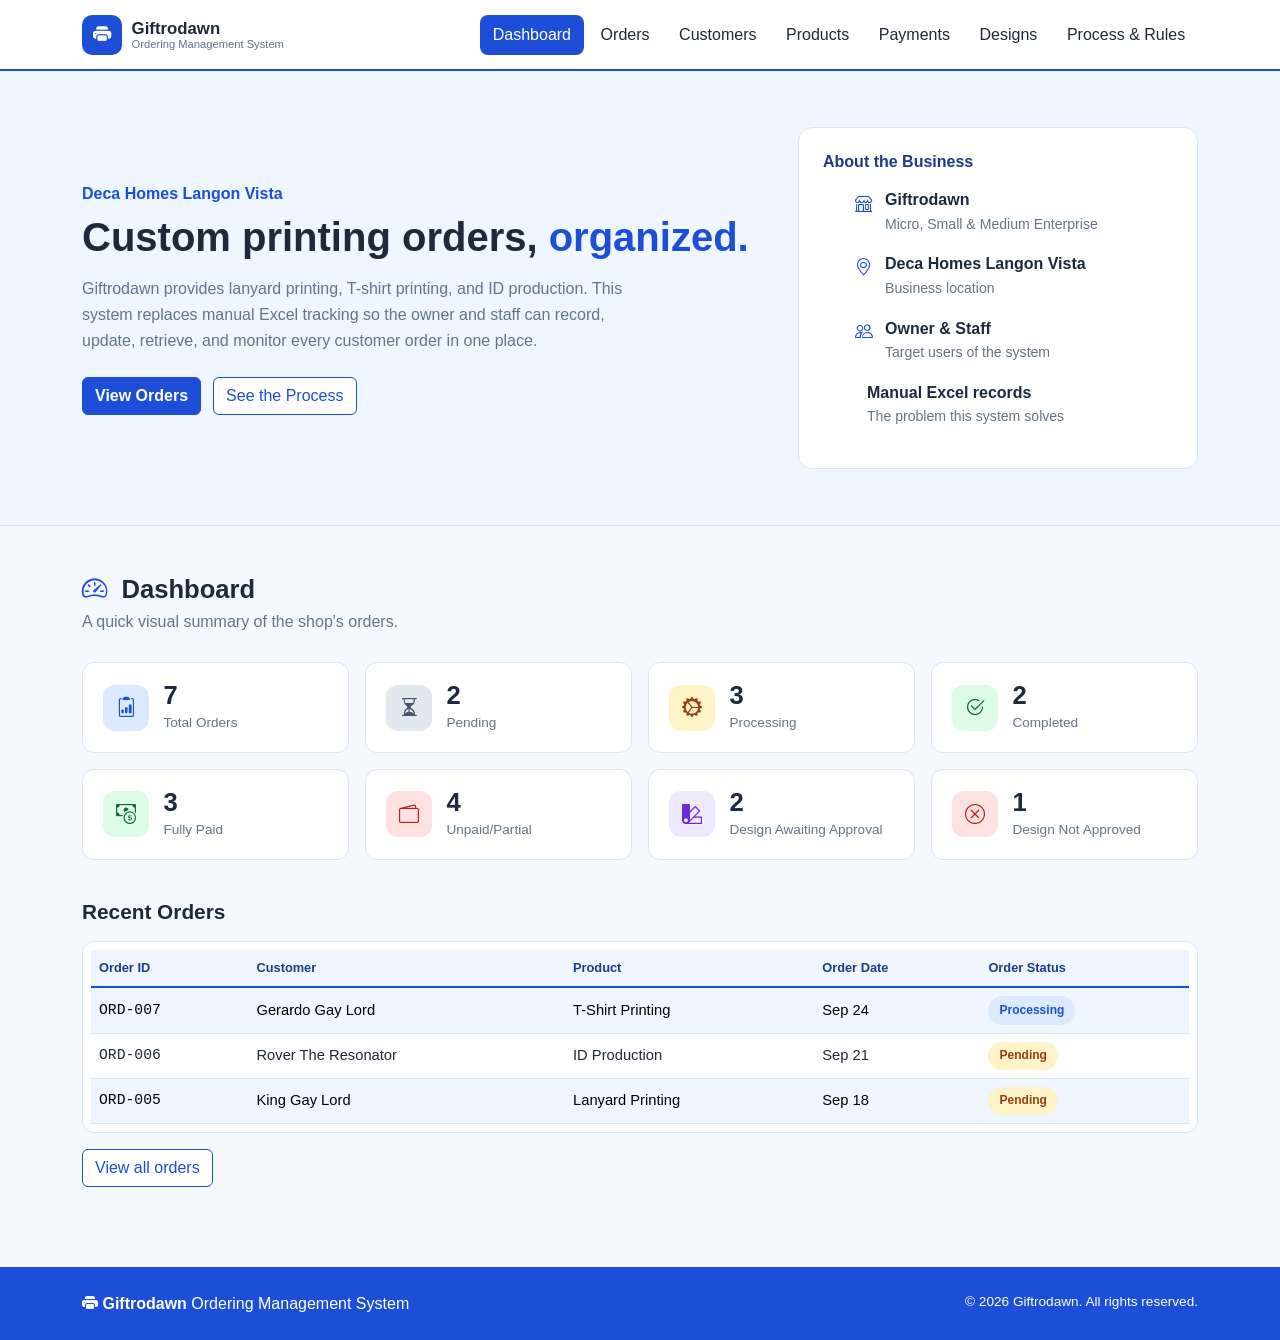
==== commit 004f5871: "Update index.html" ====
--- a/index.html
+++ b/index.html
@@ -153,7 +153,7 @@
                             <tbody>
                                 <tr>
                                     <td data-label="Order ID" class="mono">ORD-007</td>
-                                    <td data-label="Customer">Rica Fernandez</td>
+                                    <td data-label="Customer">Gerardo Gay Lord</td>
                                     <td data-label="Product">T-Shirt Printing</td>
                                     <td data-label="Order Date">Sep 24</td>
                                     <td data-label="Order Status"><span class="status-pill st-progress">Processing</span></td>
@@ -161,7 +161,7 @@
 
                                 <tr>
                                     <td data-label="Order ID" class="mono">ORD-006</td>
-                                    <td data-label="Customer">Paolo Gutierrez</td>
+                                    <td data-label="Customer">Rover The Resonator</td>
                                     <td data-label="Product">ID Production</td>
                                     <td data-label="Order Date">Sep 21</td>
                                     <td data-label="Order Status"><span class="status-pill st-pending">Pending</span>
@@ -169,7 +169,7 @@
                                 </tr>
                                 <tr>
                                     <td data-label="Order ID" class="mono">ORD-005</td>
-                                    <td data-label="Customer">Katrina Lim</td>
+                                    <td data-label="Customer">King Gay Lord</td>
                                     <td data-label="Product">Lanyard Printing</td>
                                     <td data-label="Order Date">Sep 18</td>
                                     <td data-label="Order Status"><span class="status-pill st-pending">Pending</span>
@@ -193,4 +193,4 @@
     </footer>
 </body>
 
-</html>+</html>
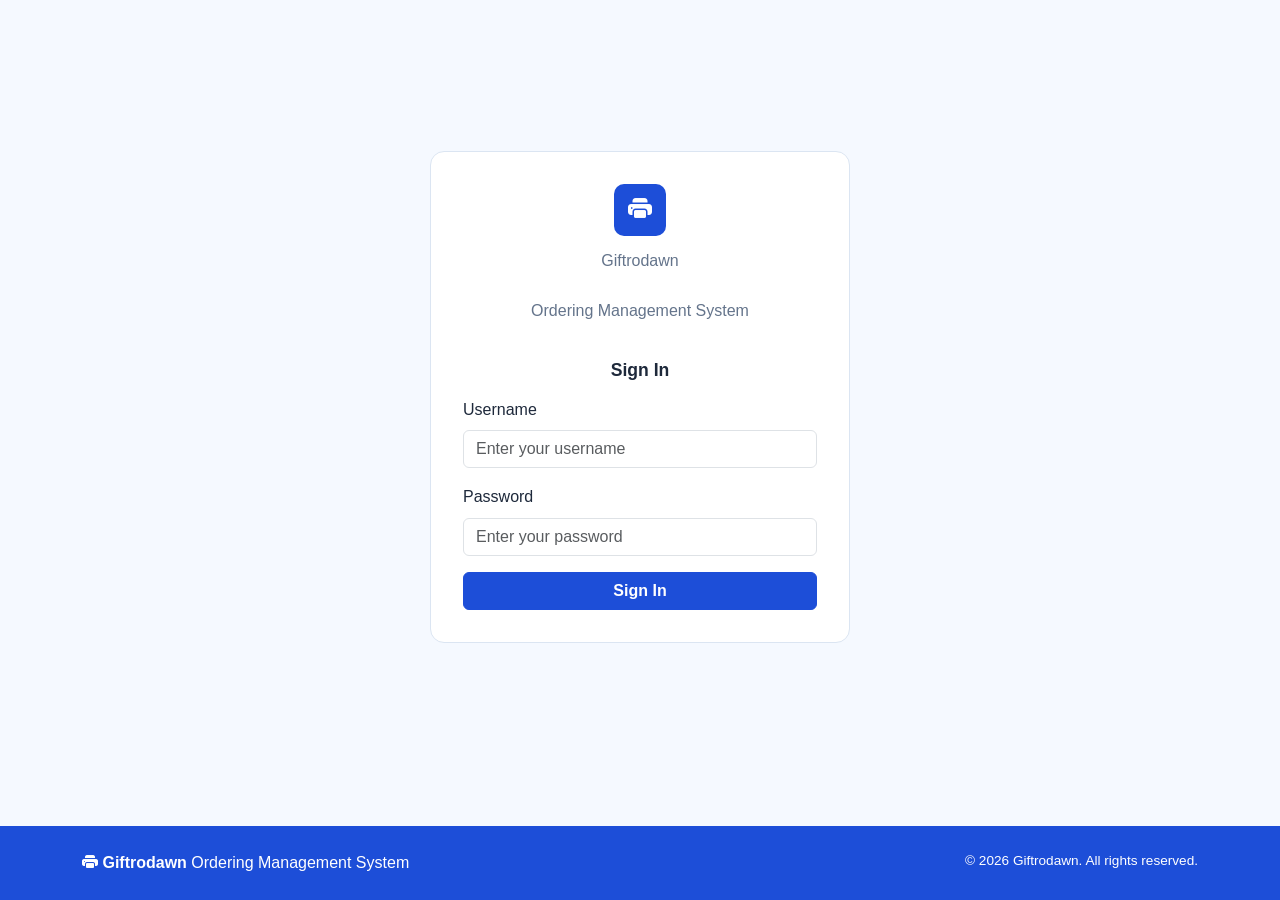
==== commit d632303d: "Implement login check for user authentication Added a login check script to redirect unauthenticated" ====
--- a/index.html
+++ b/index.html
@@ -9,6 +9,13 @@
     <link href="https://cdn.jsdelivr.net/npm/bootstrap@5.3.3/dist/css/bootstrap.min.css" rel="stylesheet">
     <link href="https://cdn.jsdelivr.net/npm/bootstrap-icons@1.11.3/font/bootstrap-icons.min.css" rel="stylesheet">
     <link rel="stylesheet" href="styles.css">
+
+    <script>
+  if (localStorage.getItem('isLoggedIn') !== 'true') {
+    window.location.href = 'login.html';
+  }
+</script>
+    
 </head>
 
 <body>
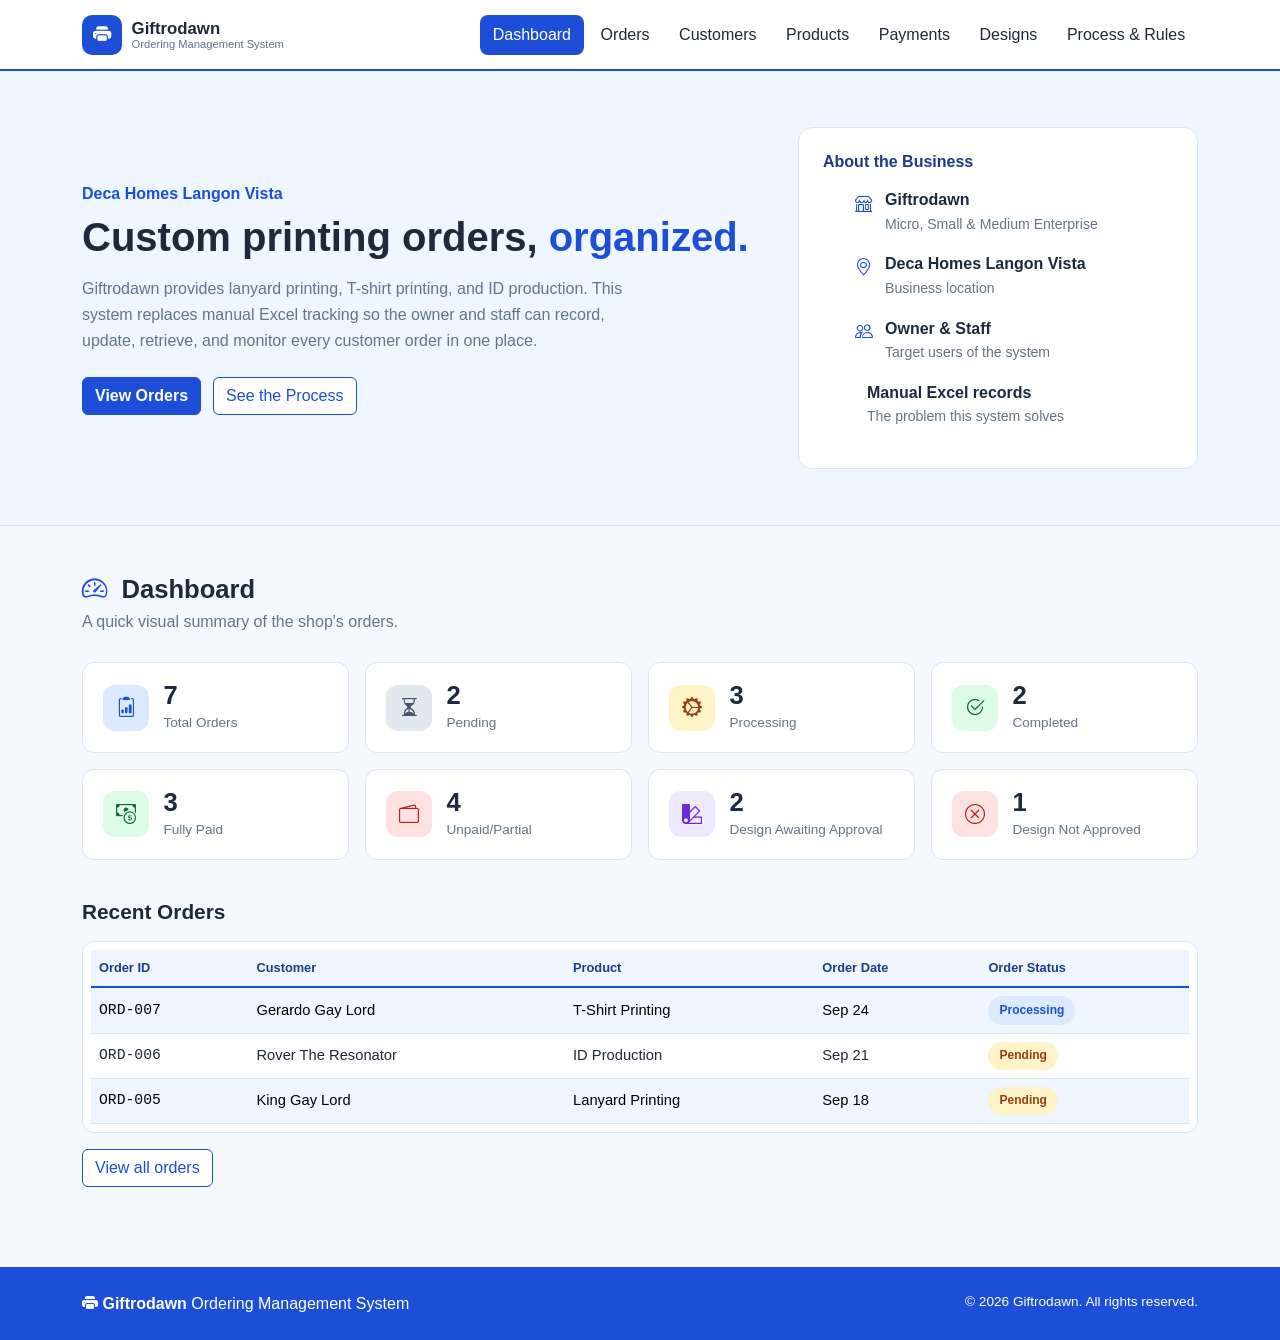
==== commit 87b29aa9: "Fix HTML structure and formatting issues" ====
--- a/index.html
+++ b/index.html
@@ -9,12 +9,6 @@
     <link href="https://cdn.jsdelivr.net/npm/bootstrap@5.3.3/dist/css/bootstrap.min.css" rel="stylesheet">
     <link href="https://cdn.jsdelivr.net/npm/bootstrap-icons@1.11.3/font/bootstrap-icons.min.css" rel="stylesheet">
     <link rel="stylesheet" href="styles.css">
-
-    <script>
-  if (localStorage.getItem('isLoggedIn') !== 'true') {
-    window.location.href = 'login.html';
-  }
-</script>
     
 </head>
 
